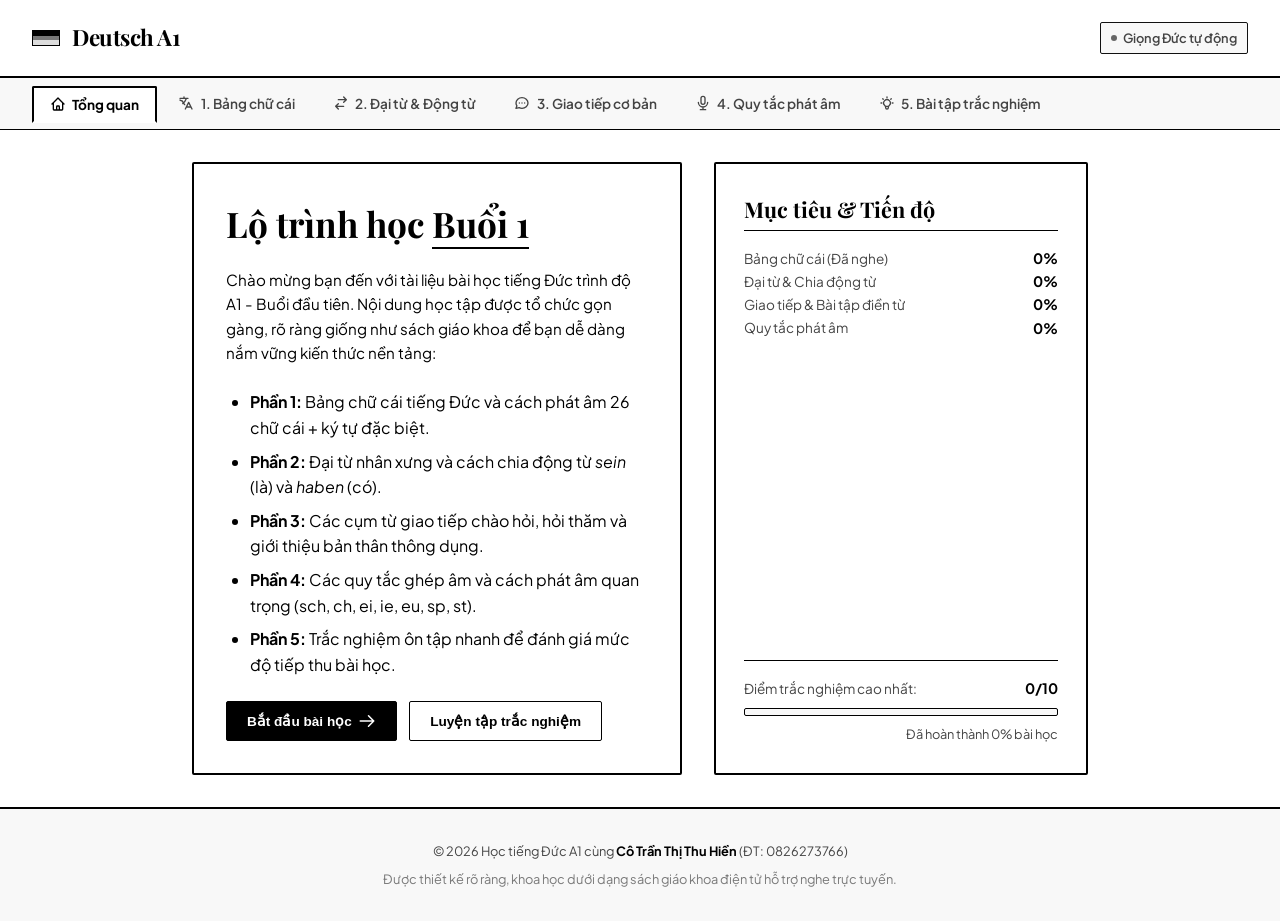
==== index.html @ 7245712c "bài 1 buổi 1" ====
<!DOCTYPE html>
<html lang="vi">
<head>
  <meta charset="UTF-8">
  <meta name="viewport" content="width=device-width, initial-scale=1.0">
  <title>Học Tiếng Đức A1 - Buổi 1 (Bảng Chữ Cái & Giao Tiếp Cơ Bản)</title>
  <meta name="description" content="Ứng dụng học tiếng Đức A1 tương tác dành cho Buổi 1. Học bảng chữ cái, cách chia động từ Sein/Haben, quy tắc phát âm và các mẫu câu giao tiếp cơ bản.">
  <link rel="stylesheet" href="style.css">
</head>
<body>

  <!-- HEADER -->
  <header>
    <div class="logo-container">
      <div class="flag-logo">
        <div class="flag-stripe stripe-black"></div>
        <div class="flag-stripe stripe-red"></div>
        <div class="flag-stripe stripe-gold"></div>
      </div>
      <span class="logo-text">Deutsch A1</span>
    </div>
    <div class="controls-container">
      <div class="tts-status" id="ttsStatus" title="Trạng thái giọng đọc phát âm chuẩn">
        <span class="tts-indicator"></span> Đang tải giọng đọc...
      </div>
    </div>
  </header>

  <!-- NAVIGATION TABS -->
  <nav class="nav-tabs">
    <button class="tab-btn active" data-tab="dashboard">
      <svg xmlns="http://www.w3.org/2000/svg" width="16" height="16" fill="none" viewBox="0 0 24 24" stroke="currentColor" stroke-width="2">
        <path stroke-linecap="round" stroke-linejoin="round" d="M3 12l2-2m0 0l7-7 7 7M5 10v10a1 1 0 001 1h3m10-11l2 2m-2-2v10a1 1 0 01-1 1h-3m-6 0a1 1 0 001-1v-4a1 1 0 011-1h2a1 1 0 011 1v4a1 1 0 001 1m-6 0h6" />
      </svg>
      Tổng quan
    </button>
    <button class="tab-btn" data-tab="alphabet">
      <svg xmlns="http://www.w3.org/2000/svg" width="16" height="16" fill="none" viewBox="0 0 24 24" stroke="currentColor" stroke-width="2">
        <path stroke-linecap="round" stroke-linejoin="round" d="M3 5h12M9 3v2m1.048 9.5A18.022 18.022 0 016.412 9m6.088 9h7M11 21l5-10 5 10M12.751 5c-1.083 3.125-3.075 5.865-5.599 7.74M6.412 9a18.078 18.078 0 01-3.41-1.417" />
      </svg>
      1. Bảng chữ cái
    </button>
    <button class="tab-btn" data-tab="conjugation">
      <svg xmlns="http://www.w3.org/2000/svg" width="16" height="16" fill="none" viewBox="0 0 24 24" stroke="currentColor" stroke-width="2">
        <path stroke-linecap="round" stroke-linejoin="round" d="M8 7h12m0 0l-4-4m4 4l-4 4m0 6H4m0 0l4 4m-4-4l4-4" />
      </svg>
      2. Đại từ & Động từ
    </button>
    <button class="tab-btn" data-tab="phrases">
      <svg xmlns="http://www.w3.org/2000/svg" width="16" height="16" fill="none" viewBox="0 0 24 24" stroke="currentColor" stroke-width="2">
        <path stroke-linecap="round" stroke-linejoin="round" d="M8 12h.01M12 12h.01M16 12h.01M21 12c0 4.418-4.03 8-9 8a9.863 9.863 0 01-4.255-.949L3 20l1.395-3.72C3.512 15.042 3 13.574 3 12c0-4.418 4.03-8 9-8s9 3.582 9 8z" />
      </svg>
      3. Giao tiếp cơ bản
    </button>
    <button class="tab-btn" data-tab="pronunciation">
      <svg xmlns="http://www.w3.org/2000/svg" width="16" height="16" fill="none" viewBox="0 0 24 24" stroke="currentColor" stroke-width="2">
        <path stroke-linecap="round" stroke-linejoin="round" d="M19 11a7 7 0 01-7 7m0 0a7 7 0 01-7-7m7 7v4m0 0H8m4 0h4m-4-8a3 3 0 01-3-3V5a3 3 0 116 0v6a3 3 0 01-3 3z" />
      </svg>
      4. Quy tắc phát âm
    </button>
    <button class="tab-btn" data-tab="quiz">
      <svg xmlns="http://www.w3.org/2000/svg" width="16" height="16" fill="none" viewBox="0 0 24 24" stroke="currentColor" stroke-width="2">
        <path stroke-linecap="round" stroke-linejoin="round" d="M9.663 17h4.673M12 3v1m6.364 1.636l-.707.707M21 12h-1M4 12H3m3.343-5.657l-.707-.707m2.828 9.9a5 5 0 117.072 0l-.548.547A3.374 3.374 0 0014 18.469V19a2 2 0 11-4 0v-.531c0-.895-.356-1.754-.988-2.386l-.548-.547z" />
      </svg>
      5. Bài tập trắc nghiệm
    </button>
  </nav>

  <!-- MAIN AREA -->
  <main>
    
    <!-- DASHBOARD TAB -->
    <div id="dashboardTab" class="tab-content active">
      <div class="dashboard-grid">
        <div class="welcome-card">
          <h1>Lộ trình học <span>Buổi 1</span></h1>
          <p>Chào mừng bạn đến với tài liệu bài học tiếng Đức trình độ A1 - Buổi đầu tiên. Nội dung học tập được tổ chức gọn gàng, rõ ràng giống như sách giáo khoa để bạn dễ dàng nắm vững kiến thức nền tảng:</p>
          
          <ul style="margin-left: 1.5rem; margin-bottom: 1.5rem; display: flex; flex-direction: column; gap: 0.5rem;">
            <li><strong>Phần 1:</strong> Bảng chữ cái tiếng Đức và cách phát âm 26 chữ cái + ký tự đặc biệt.</li>
            <li><strong>Phần 2:</strong> Đại từ nhân xưng và cách chia động từ <em>sein</em> (là) và <em>haben</em> (có).</li>
            <li><strong>Phần 3:</strong> Các cụm từ giao tiếp chào hỏi, hỏi thăm và giới thiệu bản thân thông dụng.</li>
            <li><strong>Phần 4:</strong> Các quy tắc ghép âm và cách phát âm quan trọng (sch, ch, ei, ie, eu, sp, st).</li>
            <li><strong>Phần 5:</strong> Trắc nghiệm ôn tập nhanh để đánh giá mức độ tiếp thu bài học.</li>
          </ul>

          <div class="welcome-buttons">
            <button class="btn-primary" id="startLearnBtn">
              Bắt đầu bài học
              <svg xmlns="http://www.w3.org/2000/svg" width="18" height="18" fill="none" viewBox="0 0 24 24" stroke="currentColor" stroke-width="2">
                <path stroke-linecap="round" stroke-linejoin="round" d="M14 5l7 7m0 0l-7 7m7-7H3" />
              </svg>
            </button>
            <button class="btn-secondary" id="startQuizBtn">Luyện tập trắc nghiệm</button>
          </div>
        </div>

        <div class="progress-card">
          <div>
            <h2>Mục tiêu & Tiến độ</h2>
            <div class="progress-stats">
              <div>
                <div class="stat-row">
                  <span class="stat-label">Bảng chữ cái (Đã nghe)</span>
                  <span class="stat-value" id="progressAlphabet">0%</span>
                </div>
                <div class="stat-row">
                  <span class="stat-label">Đại từ & Chia động từ</span>
                  <span class="stat-value" id="progressConjugation">0%</span>
                </div>
                <div class="stat-row">
                  <span class="stat-label">Giao tiếp & Bài tập điền từ</span>
                  <span class="stat-value" id="progressPhrases">0%</span>
                </div>
                <div class="stat-row">
                  <span class="stat-label">Quy tắc phát âm</span>
                  <span class="stat-value" id="progressPronunciation">0%</span>
                </div>
              </div>
            </div>
          </div>
          <div>
            <div class="stat-row" style="margin-top: 1rem; border-top: 1px solid #000000; padding-top: 1rem;">
              <span class="stat-label">Điểm trắc nghiệm cao nhất:</span>
              <span class="stat-value" id="progressHighscore">0/10</span>
            </div>
            <div class="progress-bar-outer">
              <div class="progress-bar-inner" id="mainProgressBar"></div>
            </div>
            <p id="welcomeProgressText" style="font-size: 0.8rem; color: var(--text-muted); margin-top: 0.5rem; text-align: right;">Bạn đã hoàn thành 0% lộ trình</p>
          </div>
        </div>
      </div>
    </div>

    <!-- TAB 1: ALPHABET -->
    <div id="alphabetTab" class="tab-content">
      <div class="section-title">
        <svg xmlns="http://www.w3.org/2000/svg" width="28" height="28" fill="none" viewBox="0 0 24 24" stroke="currentColor" stroke-width="2">
          <path stroke-linecap="round" stroke-linejoin="round" d="M12 6.253v13m0-13C10.832 5.477 9.246 5 7.5 5S4.168 5.477 3 6.253v13C4.168 18.477 5.754 18 7.5 18s3.332.477 4.5 1.253m0-13C13.168 5.477 14.754 5 16.5 5c1.747 0 3.332.477 4.5 1.253v13C19.832 18.477 18.247 18 16.5 18c-1.746 0-3.332.477-4.5 1.253" />
        </svg>
        Bảng chữ cái tiếng Đức (Das Alphabet)
      </div>
      <p class="section-subtitle">Gồm 26 chữ cái La-tinh tiêu chuẩn và các ký tự đặc biệt (ä, ö, ü, ß). Nhấp vào từng chữ cái để nghe phát âm mẫu.</p>
      
      <div class="alphabet-grid" id="alphabetGrid">
        <!-- Injected via JavaScript -->
      </div>
    </div>

    <!-- TAB 2: CONJUGATION -->
    <div id="conjugationTab" class="tab-content">
      <div class="section-title">
        <svg xmlns="http://www.w3.org/2000/svg" width="28" height="28" fill="none" viewBox="0 0 24 24" stroke="currentColor" stroke-width="2">
          <path stroke-linecap="round" stroke-linejoin="round" d="M19 11H5m14 0a2 2 0 012 2v6a2 2 0 01-2 2H5a2 2 0 01-2-2v-6a2 2 0 012-2m14 0V9a2 2 0 00-2-2M5 11V9a2 2 0 012-2m0 0V5a2 2 0 012-2h6a2 2 0 012 2v2M7 7h10" />
        </svg>
        Đại từ & Chia động từ (Pronomen & Konjugation)
      </div>
      <p class="section-subtitle">Đại từ nhân xưng và hai động từ bổ trợ quan trọng nhất trong tiếng Đức: <strong>sein</strong> (thì, là, ở) và <strong>haben</strong> (có).</p>
      
      <!-- PRONOUNS TABLE -->
      <div class="pronoun-section">
        <h3>Bảng đại từ nhân xưng (Personalpronomen)</h3>
        <table class="pronoun-table">
          <thead>
            <tr>
              <th>Ngôi (Person)</th>
              <th>Đại từ</th>
              <th>Ý nghĩa tiếng Việt</th>
            </tr>
          </thead>
          <tbody>
            <tr>
              <td>Ngôi 1 số ít</td>
              <td><strong>ich</strong></td>
              <td>tôi (bản thân người nói)</td>
            </tr>
            <tr>
              <td>Ngôi 2 số ít</td>
              <td><strong>du</strong></td>
              <td>bạn, mày (giao tiếp thân mật)</td>
            </tr>
            <tr>
              <td>Ngôi 3 số ít</td>
              <td><strong>er / sie / es</strong></td>
              <td>anh ấy / cô ấy / nó</td>
            </tr>
            <tr>
              <td>Ngôi 1 số nhiều</td>
              <td><strong>wir</strong></td>
              <td>chúng tôi / chúng ta</td>
            </tr>
            <tr>
              <td>Ngôi 2 số nhiều</td>
              <td><strong>ihr</strong></td>
              <td>các bạn (gọi nhiều người đối diện thân mật)</td>
            </tr>
            <tr>
              <td>Ngôi 3 số nhiều / Lịch sự</td>
              <td><strong>sie / Sie</strong></td>
              <td>họ (số nhiều) / Ngài (giao tiếp trang trọng, lịch sự - luôn viết hoa "Sie")</td>
            </tr>
          </tbody>
        </table>
      </div>

      <div class="conjugation-container" id="conjugationContainer">
        <!-- Injected via JavaScript -->
      </div>
    </div>

    <!-- TAB 3: PHRASES -->
    <div id="phrasesTab" class="tab-content">
      <div class="section-title">
        <svg xmlns="http://www.w3.org/2000/svg" width="28" height="28" fill="none" viewBox="0 0 24 24" stroke="currentColor" stroke-width="2">
          <path stroke-linecap="round" stroke-linejoin="round" d="M17 8h2a2 2 0 012 2v6a2 2 0 01-2 2h-2v4l-4-4H9a1.994 1.994 0 01-1.414-.586m0 0L11 14h4a2 2 0 002-2V6a2 2 0 00-2-2H5a2 2 0 00-2 2v6a2 2 0 002 2h2v4l.586-.586z" />
        </svg>
        Giao tiếp cơ bản (A1 Kommunikation)
      </div>
      <p class="section-subtitle">Các câu giao tiếp hàng ngày chia theo các mục rõ ràng. Bấm vào câu hoặc biểu tượng để nghe giọng đọc phát âm chuẩn.</p>
      
      <div class="phrases-tabs" id="phrasesTabs">
        <!-- Filter buttons dynamically loaded -->
      </div>
      
      <div class="phrases-grid" id="phrasesGrid">
        <!-- Injected via JavaScript -->
      </div>

      <!-- AUFGABE 1: FILL IN EXERCISE -->
      <div class="exercise-container">
        <h3 class="exercise-title">Aufgabe 1: Luyện tập giới thiệu bản thân</h3>
        <p class="exercise-desc">Nhập thông tin cá nhân thực tế của bạn dưới đây. Phần tóm tắt tự động điền sẽ hiển thị tương ứng để bạn bấm nghe cách phát âm bài giới thiệu của riêng mình.</p>
        
        <div class="exercise-inputs-grid">
          <div class="form-group">
            <label class="form-label" for="inputName">Tên của bạn (Name):</label>
            <input type="text" id="inputName" class="form-input" placeholder="Ví dụ: Hiền, Thu..." value="Hiền">
          </div>
          <div class="form-group">
            <label class="form-label" for="inputFrom">Đến từ đâu (Herkunftsland):</label>
            <input type="text" id="inputFrom" class="form-input" placeholder="Ví dụ: Vietnam, Deutschland..." value="Vietnam">
          </div>
          <div class="form-group">
            <label class="form-label" for="inputLive">Nơi sống hiện tại (Wohnort):</label>
            <input type="text" id="inputLive" class="form-input" placeholder="Ví dụ: Hanoi, Berlin..." value="Hanoi">
          </div>
          <div class="form-group">
            <label class="form-label" for="inputJob">Nghề nghiệp (Beruf):</label>
            <input type="text" id="inputJob" class="form-input" placeholder="Ví dụ: Student, Studentin, Schüler, Arbeiter..." value="Studentin">
          </div>
          <div class="form-group" style="grid-column: span 2;">
            <label class="form-label" for="inputLang">Ngôn ngữ đang học (Fremdsprache):</label>
            <input type="text" id="inputLang" class="form-input" placeholder="Ví dụ: Deutsch, Englisch..." value="Deutsch">
          </div>
        </div>

        <div class="exercise-preview-box">
          <div class="exercise-preview-header">Bản tóm tắt giới thiệu bản thân hoàn chỉnh:</div>
          <p class="exercise-preview-text" id="exercisePreviewText">
            - Ich heiße <span id="spanName">Hiền</span>.<br>
            - Ich komme aus <span id="spanFrom">Vietnam</span>.<br>
            - Ich wohne in <span id="spanLive">Hanoi</span>.<br>
            - Ich bin <span id="spanJob">Studentin</span>.<br>
            - Ich lerne <span id="spanLang">Deutsch</span>.
          </p>
          <button class="btn-primary exercise-speak-btn" id="exerciseSpeakBtn" style="margin-top: 1rem;">
            <svg xmlns="http://www.w3.org/2000/svg" width="16" height="16" fill="none" viewBox="0 0 24 24" stroke="currentColor" stroke-width="2">
              <path stroke-linecap="round" stroke-linejoin="round" d="M15.536 8.464a5 5 0 010 7.072M5.586 15H4a1 1 0 01-1-1v-4a1 1 0 011-1h1.586l4.707-4.707C10.923 3.663 12 4.109 12 5v14c0 .891-1.077 1.337-1.707.707L5.586 15z" />
            </svg>
            Phát âm đoạn giới thiệu bản thân này
          </button>
        </div>
      </div>
    </div>

    <!-- TAB 4: PRONUNCIATION -->
    <div id="pronunciationTab" class="tab-content">
      <div class="section-title">
        <svg xmlns="http://www.w3.org/2000/svg" width="28" height="28" fill="none" viewBox="0 0 24 24" stroke="currentColor" stroke-width="2">
          <path stroke-linecap="round" stroke-linejoin="round" d="M9 19V6l12-3v13M9 19c0 1.105-1.343 2-3 2s-3-.895-3-2 1.343-2 3-2 3 .895 3 2zm12-3c0 1.105-1.343 2-3 2s-3-.895-3-2 1.343-2 3-2 3 .895 3 2zM9 10l12-3" />
        </svg>
        Quy tắc phát âm quan trọng (Aussprache)
      </div>
      <p class="section-subtitle">Tổng hợp cách ghép các âm đôi và phụ âm đặc biệt thường gặp trong các từ vựng tiếng Đức A1. Bấm vào từ để nghe.</p>
      
      <div class="rules-container" id="rulesContainer">
        <!-- Injected via JavaScript -->
      </div>
    </div>

    <!-- TAB 5: QUIZ -->
    <div id="quizTab" class="tab-content">
      <div class="section-title">
        <svg xmlns="http://www.w3.org/2000/svg" width="28" height="28" fill="none" viewBox="0 0 24 24" stroke="currentColor" stroke-width="2">
          <path stroke-linecap="round" stroke-linejoin="round" d="M9 5H7a2 2 0 00-2 2v12a2 2 0 002 2h10a2 2 0 002-2V7a2 2 0 00-2-2h-2M9 5a2 2 0 002 2h2a2 2 0 002-2M9 5a2 2 0 012-2h2a2 2 0 012 2m-6 9l2 2 4-4" />
        </svg>
        Bài tập trắc nghiệm ôn tập (Übung)
      </div>
      <p class="section-subtitle">Đánh giá nhanh kiến thức đã học trong Buổi 1 (Bảng chữ cái, cách phát âm và động từ sein/haben).</p>
      
      <div class="quiz-container">
        
        <!-- Question screen -->
        <div id="quizQuestionView">
          <div class="quiz-header">
            <span class="quiz-title">Trắc nghiệm Buổi 1</span>
            <span class="quiz-progress-text" id="quizProgress">Câu 1/10</span>
          </div>
          
          <div class="quiz-question-box">
            <p class="quiz-question-text" id="quizQuestionText">Loading question...</p>
            <div class="quiz-options" id="quizOptions">
              <!-- Dynamically populated -->
            </div>
            
            <div class="quiz-feedback" id="quizFeedback"></div>
          </div>
          
          <div class="quiz-actions">
            <button class="btn-primary" id="quizNextBtn" style="display: none;">Câu tiếp theo</button>
          </div>
        </div>

        <!-- Result screen -->
        <div id="quizResultView" class="quiz-result" style="display: none;">
          <h3 style="font-size: 1.8rem;">Kết quả luyện tập</h3>
          <div class="result-score" id="quizFinalScore">0/10</div>
          <p class="result-feedback-text" id="quizFeedbackMsg">Tuyệt vời!</p>
          <button class="btn-primary" id="quizRestartBtn" style="margin: 0 auto;">Luyện tập lại</button>
        </div>

      </div>
    </div>

  </main>

  <!-- FOOTER -->
  <footer>
    <p>© 2026 Học tiếng Đức A1 cùng <strong>Cô Trần Thị Thu Hiền</strong> (ĐT: 0826273766)</p>
    <p style="margin-top: 0.5rem; font-size: 0.8rem; opacity: 0.7;">Được thiết kế rõ ràng, khoa học dưới dạng sách giáo khoa điện tử hỗ trợ nghe trực tuyến.</p>
  </footer>

  <script src="app.js"></script>
</body>
</html>
---- style.css ----
/* Minimalist Book-style CSS (Black & White) */
@import url('https://fonts.googleapis.com/css2?family=Plus+Jakarta+Sans:wght@300;400;500;600;700;800&family=Playfair+Display:ital,wght@0,600;0,700;1,400;1,700&display=swap');

:root {
  --font-main: 'Plus Jakarta Sans', sans-serif;
  --font-serif: 'Playfair Display', Georgia, serif;
  
  /* Book Colors - Pure Black & White style */
  --bg-page: #ffffff;
  --bg-box: #ffffff;
  --bg-highlight: #f8f8f8;
  --bg-hover: #f0f0f0;
  
  --border-thick: 2px solid #000000;
  --border-thin: 1px solid #111111;
  --border-light: 1px solid #dddddd;
  
  --text-main: #000000;
  --text-muted: #444444;
  --text-light: #666666;
  
  /* Accent colors only used for clean system states (correct/wrong) */
  --success-bg: #f3faf5;
  --success-border: 1.5px solid #137333;
  --success-text: #137333;
  
  --error-bg: #fdf5f5;
  --error-border: 1.5px solid #c5221f;
  --error-text: #c5221f;
  
  --radius-sm: 2px;
  --radius-md: 4px;
  --radius-lg: 6px;
  
  --transition: all 0.15s ease-in-out;
}

/* Base resets */
* {
  box-sizing: border-box;
  margin: 0;
  padding: 0;
}

body {
  font-family: var(--font-main);
  background-color: var(--bg-page);
  color: var(--text-main);
  min-height: 100vh;
  display: flex;
  flex-direction: column;
  line-height: 1.6;
}

/* Scrollbar */
::-webkit-scrollbar {
  width: 8px;
  height: 8px;
}
::-webkit-scrollbar-track {
  background: var(--bg-page);
}
::-webkit-scrollbar-thumb {
  background: #cccccc;
  border-radius: 4px;
}
::-webkit-scrollbar-thumb:hover {
  background: #333333;
}

/* Hide background decorative gradients */
.decor-gradient {
  display: none !important;
}

/* Header */
header {
  background: var(--bg-page);
  border-bottom: 2px solid #000000;
  padding: 1.25rem 2rem;
  display: flex;
  justify-content: space-between;
  align-items: center;
}

.logo-container {
  display: flex;
  align-items: center;
  gap: 0.75rem;
}

.flag-logo {
  display: flex;
  flex-direction: column;
  width: 28px;
  height: 16px;
  border: 1px solid #000000;
}
.flag-stripe {
  flex: 1;
}
.stripe-black { background-color: #000000; }
.stripe-red { background-color: #777777; }
.stripe-gold { background-color: #dddddd; }

.logo-text {
  font-family: var(--font-serif);
  font-weight: 700;
  font-size: 1.4rem;
  color: var(--text-main);
  letter-spacing: -0.5px;
}

.controls-container {
  display: flex;
  align-items: center;
  gap: 1rem;
}

.tts-status {
  font-size: 0.8rem;
  font-weight: 600;
  color: var(--text-muted);
  display: flex;
  align-items: center;
  gap: 0.4rem;
  background: var(--bg-highlight);
  padding: 0.3rem 0.6rem;
  border: var(--border-thin);
  border-radius: var(--radius-sm);
}
.tts-indicator {
  width: 6px;
  height: 6px;
  border-radius: 50%;
  background-color: #000000;
  display: inline-block;
}

/* Textbook Tabs Layout */
.nav-tabs {
  display: flex;
  overflow-x: auto;
  gap: 0.25rem;
  padding: 0.5rem 2rem;
  background: var(--bg-highlight);
  border-bottom: 1px solid #000000;
  scrollbar-width: none;
}
.nav-tabs::-webkit-scrollbar {
  display: none;
}

.tab-btn {
  background: transparent;
  border: 1px solid transparent;
  color: var(--text-muted);
  padding: 0.5rem 1rem;
  font-family: var(--font-main);
  font-weight: 600;
  font-size: 0.85rem;
  cursor: pointer;
  border-radius: var(--radius-sm) var(--radius-sm) 0 0;
  white-space: nowrap;
  transition: var(--transition);
  display: flex;
  align-items: center;
  gap: 0.4rem;
}
.tab-btn:hover {
  color: var(--text-main);
  background: var(--bg-hover);
}
.tab-btn.active {
  color: var(--text-main);
  background: var(--bg-page);
  border-top: 2px solid #000000;
  border-left: 2px solid #000000;
  border-right: 2px solid #000000;
  border-bottom: 2px solid var(--bg-page); /* Merge with the active page content block */
  font-weight: 700;
  margin-bottom: -2px; /* Pull down slightly to cover the nav border line */
  z-index: 2;
}

/* Main content */
main {
  flex: 1;
  max-width: 960px;
  width: 100%;
  margin: 0 auto;
  padding: 2rem;
}

.tab-content {
  display: none;
  animation: none; /* simple display transition */
}
.tab-content.active {
  display: block;
}

/* Book Sections styling */
.section-title {
  font-family: var(--font-serif);
  font-size: 1.8rem;
  font-weight: 700;
  margin-top: 0.5rem;
  margin-bottom: 0.5rem;
  border-bottom: 2px solid #000000;
  padding-bottom: 0.4rem;
  display: flex;
  align-items: center;
  gap: 0.5rem;
  color: var(--text-main);
}
.section-title svg {
  width: 20px;
  height: 20px;
}
.section-subtitle {
  color: var(--text-muted);
  margin-bottom: 1.75rem;
  font-size: 0.95rem;
  font-style: italic;
}

/* Dashboard / Summary Layout */
.dashboard-grid {
  display: grid;
  grid-template-columns: 1.7fr 1.3fr;
  gap: 2rem;
}
@media (max-width: 768px) {
  .dashboard-grid {
    grid-template-columns: 1fr;
    gap: 1.5rem;
  }
}

.welcome-card {
  background: var(--bg-page);
  border: 2px solid #000000;
  border-radius: var(--radius-sm);
  padding: 2rem;
}
.welcome-card h1 {
  font-family: var(--font-serif);
  font-size: 2.2rem;
  margin-bottom: 1rem;
}
.welcome-card h1 span {
  border-bottom: 2px double #000000;
}
.welcome-card p {
  font-size: 0.95rem;
  margin-bottom: 1.5rem;
  line-height: 1.6;
}

.welcome-buttons {
  display: flex;
  gap: 0.75rem;
  flex-wrap: wrap;
}

.btn-primary {
  background: #000000;
  color: #ffffff;
  border: 1.5px solid #000000;
  padding: 0.6rem 1.25rem;
  font-weight: 700;
  font-size: 0.85rem;
  cursor: pointer;
  border-radius: var(--radius-sm);
  display: flex;
  align-items: center;
  gap: 0.4rem;
  transition: var(--transition);
}
.btn-primary:hover {
  background: var(--bg-hover);
  color: #000000;
}

.btn-secondary {
  background: transparent;
  color: #000000;
  border: 1.5px solid #000000;
  padding: 0.6rem 1.25rem;
  font-weight: 700;
  font-size: 0.85rem;
  cursor: pointer;
  border-radius: var(--radius-sm);
  transition: var(--transition);
}
.btn-secondary:hover {
  background: var(--bg-hover);
}

.progress-card {
  background: var(--bg-page);
  border: 2px solid #000000;
  border-radius: var(--radius-sm);
  padding: 1.75rem;
  display: flex;
  flex-direction: column;
  justify-content: space-between;
}
.progress-card h2 {
  font-family: var(--font-serif);
  font-size: 1.35rem;
  margin-bottom: 1rem;
  border-bottom: 1px solid #000000;
  padding-bottom: 0.25rem;
}
.progress-stats {
  display: flex;
  flex-direction: column;
  gap: 0.75rem;
}
.stat-row {
  display: flex;
  justify-content: space-between;
  align-items: center;
}
.stat-label {
  color: var(--text-muted);
  font-size: 0.85rem;
}
.stat-value {
  font-weight: 700;
  font-size: 0.9rem;
}
.progress-bar-outer {
  background: var(--bg-highlight);
  height: 8px;
  border: 1.5px solid #000000;
  border-radius: var(--radius-sm);
  overflow: hidden;
  margin-top: 0.5rem;
}
.progress-bar-inner {
  height: 100%;
  background-color: #000000;
  width: 0%;
  transition: width 0.5s ease;
}

/* SECTION 1: ALPHABET */
.alphabet-grid {
  display: grid;
  grid-template-columns: repeat(auto-fill, minmax(100px, 1fr));
  gap: 0.5rem;
  margin-bottom: 1.5rem;
}

.letter-card {
  background: var(--bg-page);
  border: 1.5px solid #000000;
  border-radius: var(--radius-sm);
  padding: 1rem 0.25rem;
  display: flex;
  flex-direction: column;
  align-items: center;
  cursor: pointer;
  position: relative;
  transition: var(--transition);
}
.letter-card:hover {
  background: var(--bg-hover);
  transform: translateY(-1px);
}
.letter-card .chars {
  font-family: var(--font-serif);
  font-size: 1.75rem;
  font-weight: 700;
  color: var(--text-main);
  margin-bottom: 0.25rem;
}
.letter-card .ipa {
  font-size: 0.8rem;
  color: var(--text-muted);
  font-family: monospace;
}
.letter-card .play-icon {
  position: absolute;
  right: 4px;
  top: 4px;
  color: var(--text-light);
}
.letter-card svg {
  width: 10px;
  height: 10px;
}

/* Pronouns Table (Grammar style) */
.pronoun-section {
  margin-bottom: 2rem;
  background: var(--bg-highlight);
  border: 1.5px solid #000000;
  padding: 1.5rem;
  border-radius: var(--radius-sm);
}
.pronoun-section h3 {
  font-family: var(--font-serif);
  font-size: 1.25rem;
  margin-bottom: 0.75rem;
  border-bottom: 1.5px solid #000000;
  padding-bottom: 0.25rem;
}
.pronoun-table {
  width: 100%;
  border-collapse: collapse;
  margin-top: 0.5rem;
}
.pronoun-table th, .pronoun-table td {
  border: 1px solid #bbbbbb;
  padding: 0.5rem 0.75rem;
  text-align: left;
  font-size: 0.9rem;
}
.pronoun-table th {
  background: var(--bg-hover);
  font-weight: 700;
}
.pronoun-table td strong {
  font-family: var(--font-serif);
  font-size: 1.05rem;
}

/* SECTION 2: VERB CONJUGATION */
.conjugation-container {
  display: grid;
  grid-template-columns: 1fr 1fr;
  gap: 2rem;
}
@media (max-width: 768px) {
  .conjugation-container {
    grid-template-columns: 1fr;
    gap: 1.5rem;
  }
}

.verb-card {
  background: var(--bg-page);
  border: 1.5px solid #000000;
  border-radius: var(--radius-sm);
  padding: 1.5rem;
}

.verb-header {
  display: flex;
  justify-content: space-between;
  align-items: baseline;
  border-bottom: 2px solid #000000;
  padding-bottom: 0.5rem;
  margin-bottom: 1rem;
}
.verb-title {
  font-family: var(--font-serif);
  font-size: 1.4rem;
  font-weight: 700;
}
.verb-meaning {
  font-size: 0.85rem;
  color: var(--text-muted);
  font-style: italic;
}

.conjugation-list {
  display: flex;
  flex-direction: column;
}

.conjugation-row {
  display: grid;
  grid-template-columns: 1fr 1.5fr 0.2fr;
  align-items: center;
  padding: 0.6rem 0.75rem;
  border-bottom: 1px solid var(--border-light);
  cursor: pointer;
  transition: var(--transition);
}
.conjugation-row:last-child {
  border-bottom: none;
}
.conjugation-row:hover {
  background: var(--bg-hover);
}

.pronoun {
  font-size: 0.9rem;
  color: var(--text-muted);
}
.verb-form {
  font-weight: 700;
  font-size: 1rem;
  font-family: monospace;
}
.conjugation-row .row-play {
  justify-self: end;
  color: var(--text-light);
}
.conjugation-row svg {
  width: 12px;
  height: 12px;
}

/* SECTION 3: PHRASES & INTERACTIVE EXERCISE */
.phrases-tabs {
  display: flex;
  gap: 0.25rem;
  margin-bottom: 1.25rem;
  flex-wrap: wrap;
  border-bottom: 1px solid #000000;
  padding-bottom: 0.4rem;
}
.phrase-tab-btn {
  background: transparent;
  border: 1px solid #bbbbbb;
  color: var(--text-muted);
  padding: 0.35rem 0.75rem;
  border-radius: var(--radius-sm);
  cursor: pointer;
  font-size: 0.8rem;
  font-weight: 600;
  transition: var(--transition);
}
.phrase-tab-btn:hover {
  background: var(--bg-hover);
  color: var(--text-main);
}
.phrase-tab-btn.active {
  background: #000000;
  color: #ffffff;
  border-color: #000000;
}

.phrases-grid {
  display: grid;
  grid-template-columns: 1fr 1fr;
  gap: 0.75rem;
  margin-bottom: 2.5rem;
}
@media (max-width: 768px) {
  .phrases-grid {
    grid-template-columns: 1fr;
  }
}

.phrase-card {
  background: var(--bg-page);
  border: 1px solid #000000;
  border-radius: var(--radius-sm);
  padding: 1rem;
  display: flex;
  justify-content: space-between;
  align-items: center;
  cursor: pointer;
  transition: var(--transition);
}
.phrase-card:hover {
  background: var(--bg-hover);
}
.phrase-info {
  display: flex;
  flex-direction: column;
}
.phrase-german {
  font-size: 1.05rem;
  font-weight: 700;
}
.phrase-vietnamese {
  font-size: 0.85rem;
  color: var(--text-muted);
}
.phrase-speak-btn {
  background: transparent;
  border: 1px solid #bbbbbb;
  color: var(--text-light);
  padding: 0.35rem;
  border-radius: var(--radius-sm);
  display: flex;
  align-items: center;
  justify-content: center;
  cursor: pointer;
}
.phrase-card:hover .phrase-speak-btn {
  border-color: #000000;
  color: #000000;
}
.phrase-speak-btn svg {
  width: 12px;
  height: 12px;
}

/* Aufgabe 1 Form (Textbook Fill-in Exercise) */
.exercise-container {
  background: var(--bg-page);
  border: 2px dashed #000000;
  padding: 2rem;
  border-radius: var(--radius-sm);
  margin-top: 2rem;
}
.exercise-title {
  font-family: var(--font-serif);
  font-size: 1.4rem;
  font-weight: 700;
  margin-bottom: 0.5rem;
  border-bottom: 1.5px solid #000000;
  padding-bottom: 0.25rem;
}
.exercise-desc {
  font-size: 0.85rem;
  color: var(--text-muted);
  margin-bottom: 1.25rem;
  font-style: italic;
}
.exercise-inputs-grid {
  display: grid;
  grid-template-columns: 1fr 1fr;
  gap: 1rem;
  margin-bottom: 1.5rem;
}
@media (max-width: 600px) {
  .exercise-inputs-grid {
    grid-template-columns: 1fr;
  }
}
.form-group {
  display: flex;
  flex-direction: column;
  gap: 0.35rem;
}
.form-label {
  font-size: 0.85rem;
  font-weight: 700;
}
.form-input {
  border: 1.5px solid #000000;
  padding: 0.5rem;
  font-size: 0.9rem;
  border-radius: var(--radius-sm);
  font-family: var(--font-main);
  background: var(--bg-page);
  color: var(--text-main);
}
.form-input:focus {
  background: var(--bg-highlight);
  outline: none;
}

.exercise-preview-box {
  background: var(--bg-highlight);
  border: 1px solid #000000;
  padding: 1.5rem;
  border-radius: var(--radius-sm);
  position: relative;
}
.exercise-preview-header {
  font-size: 0.8rem;
  font-weight: 700;
  text-transform: uppercase;
  letter-spacing: 0.5px;
  color: var(--text-light);
  margin-bottom: 0.5rem;
}
.exercise-preview-text {
  font-family: var(--font-serif);
  font-size: 1.2rem;
  line-height: 1.8;
  white-space: pre-line;
}
.exercise-preview-text span {
  border-bottom: 1.5px solid #000000;
  padding: 0 4px;
  font-weight: 700;
  display: inline-block;
  min-width: 80px;
  text-align: center;
}
.exercise-speak-btn {
  margin-top: 1rem;
}

/* SECTION 4: PRONUNCIATION */
.rules-container {
  display: grid;
  grid-template-columns: 1fr 1fr;
  gap: 2rem;
}
@media (max-width: 768px) {
  .rules-container {
    grid-template-columns: 1fr;
    gap: 1.5rem;
  }
}

.rule-card {
  background: var(--bg-page);
  border: 1.5px solid #000000;
  border-radius: var(--radius-sm);
  padding: 1.5rem;
}
.rule-header {
  display: flex;
  justify-content: space-between;
  align-items: center;
  border-bottom: 2px solid #000000;
  padding-bottom: 0.4rem;
  margin-bottom: 0.75rem;
}
.rule-combo {
  font-family: var(--font-serif);
  font-size: 1.5rem;
  font-weight: 700;
}
.rule-sound {
  font-size: 0.85rem;
  background: var(--bg-highlight);
  border: 1px solid #111111;
  padding: 0.15rem 0.4rem;
  border-radius: var(--radius-sm);
  font-weight: 700;
}
.rule-description {
  font-size: 0.9rem;
  color: var(--text-muted);
  margin-bottom: 1rem;
}
.rule-examples {
  display: flex;
  flex-direction: column;
  gap: 0.4rem;
  border-top: 1px solid var(--border-light);
  padding-top: 0.75rem;
}
.rule-example-item {
  display: flex;
  justify-content: space-between;
  align-items: center;
  padding: 0.35rem 0.6rem;
  border: 1px solid #cccccc;
  border-radius: var(--radius-sm);
  cursor: pointer;
  transition: var(--transition);
}
.rule-example-item:hover {
  background: var(--bg-hover);
  border-color: #000000;
}
.example-word {
  font-weight: 700;
  font-size: 0.9rem;
}
.example-meaning {
  font-size: 0.8rem;
  color: var(--text-light);
}
.example-speak {
  color: var(--text-light);
}
.rule-example-item svg {
  width: 10px;
  height: 10px;
}

/* SECTION 5: QUIZ */
.quiz-container {
  max-width: 600px;
  margin: 0 auto;
  background: var(--bg-page);
  border: 2px solid #000000;
  border-radius: var(--radius-sm);
  padding: 2rem;
}

.quiz-header {
  display: flex;
  justify-content: space-between;
  align-items: center;
  margin-bottom: 1.5rem;
  border-bottom: 2px solid #000000;
  padding-bottom: 0.5rem;
}
.quiz-title {
  font-family: var(--font-serif);
  font-size: 1.3rem;
  font-weight: 700;
}
.quiz-progress-text {
  font-size: 0.85rem;
  font-family: monospace;
}

.quiz-question-box {
  margin-bottom: 1.5rem;
}
.quiz-question-text {
  font-size: 1.15rem;
  font-weight: 600;
  margin-bottom: 1.25rem;
}

.quiz-options {
  display: flex;
  flex-direction: column;
  gap: 0.5rem;
}

.option-btn {
  background: var(--bg-page);
  border: 1.5px solid #000000;
  color: var(--text-main);
  padding: 0.75rem 1rem;
  border-radius: var(--radius-sm);
  cursor: pointer;
  font-family: var(--font-main);
  font-size: 0.95rem;
  text-align: left;
  display: flex;
  justify-content: space-between;
  align-items: center;
  transition: var(--transition);
}
.option-btn:hover:not(:disabled) {
  background: var(--bg-hover);
}

/* Simple high-contrast quiz colors */
.option-btn.correct {
  background: var(--success-bg) !important;
  border-color: var(--success-text) !important;
  color: var(--success-text) !important;
  font-weight: 700;
}
.option-btn.wrong {
  background: var(--error-bg) !important;
  border-color: var(--error-text) !important;
  color: var(--error-text) !important;
}

.quiz-feedback {
  margin-top: 1rem;
  padding: 0.8rem;
  border-radius: var(--radius-sm);
  font-weight: 600;
  font-size: 0.85rem;
  display: none;
}
.quiz-feedback.correct {
  display: block;
  background: var(--success-bg);
  border: var(--success-border);
  color: var(--success-text);
}
.quiz-feedback.wrong {
  display: block;
  background: var(--error-bg);
  border: var(--error-border);
  color: var(--error-text);
}

.quiz-actions {
  display: flex;
  justify-content: flex-end;
  margin-top: 1.25rem;
}

.quiz-result {
  text-align: center;
}
.result-score {
  font-family: var(--font-serif);
  font-size: 3.5rem;
  font-weight: 700;
  margin: 0.75rem 0;
}
.result-feedback-text {
  font-size: 1rem;
  margin-bottom: 1.5rem;
  color: var(--text-muted);
}

/* Footer styling */
footer {
  border-top: 2px solid #000000;
  background: var(--bg-highlight);
  padding: 2rem;
  text-align: center;
  font-size: 0.8rem;
  color: var(--text-muted);
}
footer strong {
  color: #000000;
}

/* Mobile optimizations */
@media (max-width: 600px) {
  header {
    padding: 1rem;
    flex-direction: column;
    gap: 0.75rem;
    align-items: flex-start;
  }
  .nav-tabs {
    padding: 0.5rem 1rem;
  }
  main {
    padding: 1rem;
  }
  .welcome-card {
    padding: 1.25rem;
  }
  .welcome-card h1 {
    font-size: 1.8rem;
  }
  .quiz-container {
    padding: 1.25rem 1rem;
  }
}
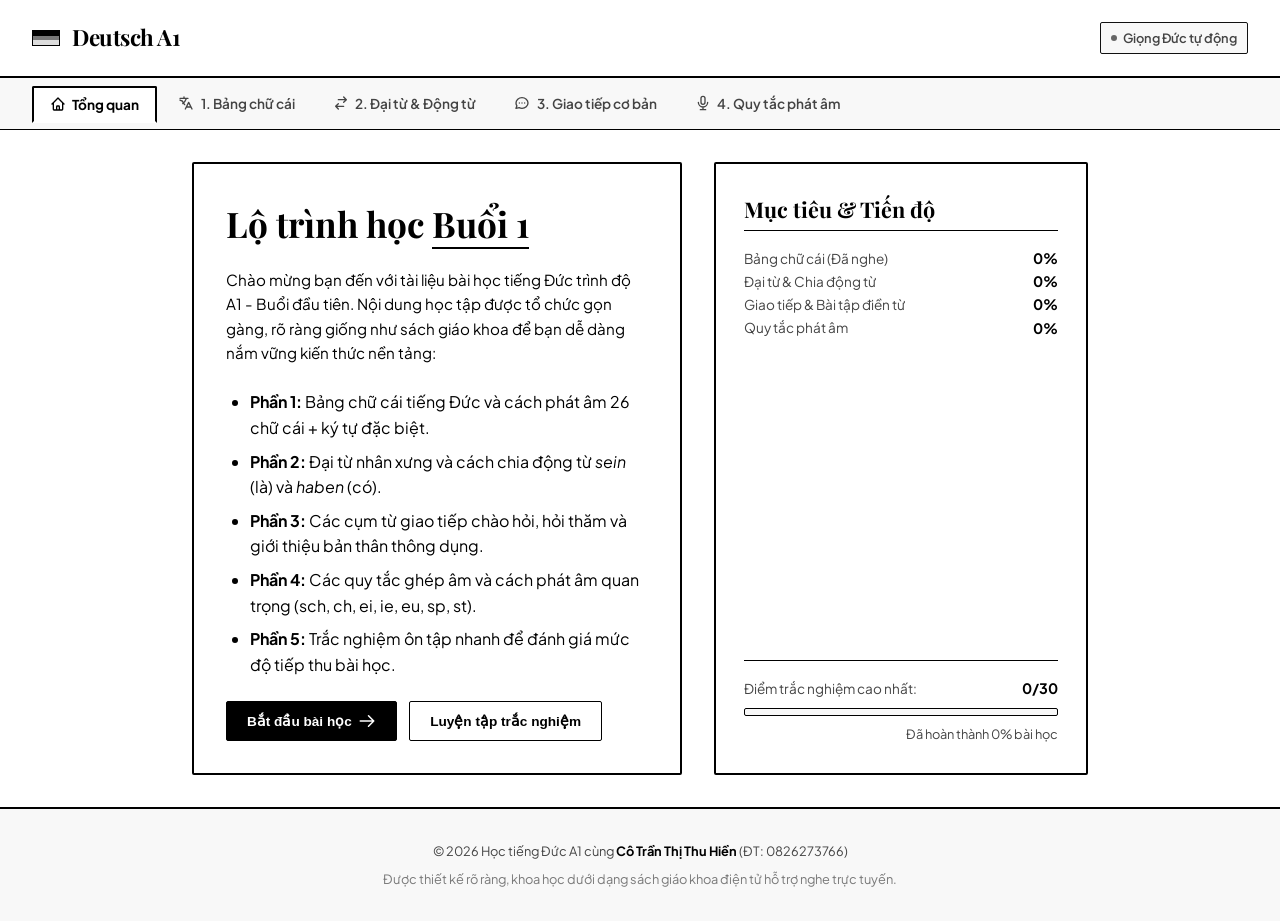
==== commit 674e3788: "test" ====
--- a/index.html
+++ b/index.html
@@ -9,7 +9,7 @@
 </head>
 <body>
 
-  <!-- HEADER -->
+  <!-- HEADERccc -->
   <header>
     <div class="logo-container">
       <div class="flag-logo">
@@ -58,12 +58,12 @@
       </svg>
       4. Quy tắc phát âm
     </button>
-    <button class="tab-btn" data-tab="quiz">
+    <!-- <a href="quiz.html" class="tab-btn">
       <svg xmlns="http://www.w3.org/2000/svg" width="16" height="16" fill="none" viewBox="0 0 24 24" stroke="currentColor" stroke-width="2">
         <path stroke-linecap="round" stroke-linejoin="round" d="M9.663 17h4.673M12 3v1m6.364 1.636l-.707.707M21 12h-1M4 12H3m3.343-5.657l-.707-.707m2.828 9.9a5 5 0 117.072 0l-.548.547A3.374 3.374 0 0014 18.469V19a2 2 0 11-4 0v-.531c0-.895-.356-1.754-.988-2.386l-.548-.547z" />
       </svg>
       5. Bài tập trắc nghiệm
-    </button>
+    </a> -->
   </nav>
 
   <!-- MAIN AREA -->
@@ -289,49 +289,7 @@
       </div>
     </div>
 
-    <!-- TAB 5: QUIZ -->
-    <div id="quizTab" class="tab-content">
-      <div class="section-title">
-        <svg xmlns="http://www.w3.org/2000/svg" width="28" height="28" fill="none" viewBox="0 0 24 24" stroke="currentColor" stroke-width="2">
-          <path stroke-linecap="round" stroke-linejoin="round" d="M9 5H7a2 2 0 00-2 2v12a2 2 0 002 2h10a2 2 0 002-2V7a2 2 0 00-2-2h-2M9 5a2 2 0 002 2h2a2 2 0 002-2M9 5a2 2 0 012-2h2a2 2 0 012 2m-6 9l2 2 4-4" />
-        </svg>
-        Bài tập trắc nghiệm ôn tập (Übung)
-      </div>
-      <p class="section-subtitle">Đánh giá nhanh kiến thức đã học trong Buổi 1 (Bảng chữ cái, cách phát âm và động từ sein/haben).</p>
-      
-      <div class="quiz-container">
-        
-        <!-- Question screen -->
-        <div id="quizQuestionView">
-          <div class="quiz-header">
-            <span class="quiz-title">Trắc nghiệm Buổi 1</span>
-            <span class="quiz-progress-text" id="quizProgress">Câu 1/10</span>
-          </div>
-          
-          <div class="quiz-question-box">
-            <p class="quiz-question-text" id="quizQuestionText">Loading question...</p>
-            <div class="quiz-options" id="quizOptions">
-              <!-- Dynamically populated -->
-            </div>
-            
-            <div class="quiz-feedback" id="quizFeedback"></div>
-          </div>
-          
-          <div class="quiz-actions">
-            <button class="btn-primary" id="quizNextBtn" style="display: none;">Câu tiếp theo</button>
-          </div>
-        </div>
-
-        <!-- Result screen -->
-        <div id="quizResultView" class="quiz-result" style="display: none;">
-          <h3 style="font-size: 1.8rem;">Kết quả luyện tập</h3>
-          <div class="result-score" id="quizFinalScore">0/10</div>
-          <p class="result-feedback-text" id="quizFeedbackMsg">Tuyệt vời!</p>
-          <button class="btn-primary" id="quizRestartBtn" style="margin: 0 auto;">Luyện tập lại</button>
-        </div>
-
-      </div>
-    </div>
+    <!-- TAB 5: QUIZ (Moved to quiz.html) -->
 
   </main>
 
--- a/style.css
+++ b/style.css
@@ -166,6 +166,7 @@
   display: flex;
   align-items: center;
   gap: 0.4rem;
+  text-decoration: none;
 }
 .tab-btn:hover {
   color: var(--text-main);
@@ -277,6 +278,7 @@
   align-items: center;
   gap: 0.4rem;
   transition: var(--transition);
+  text-decoration: none;
 }
 .btn-primary:hover {
   background: var(--bg-hover);
@@ -293,6 +295,7 @@
   cursor: pointer;
   border-radius: var(--radius-sm);
   transition: var(--transition);
+  text-decoration: none;
 }
 .btn-secondary:hover {
   background: var(--bg-hover);
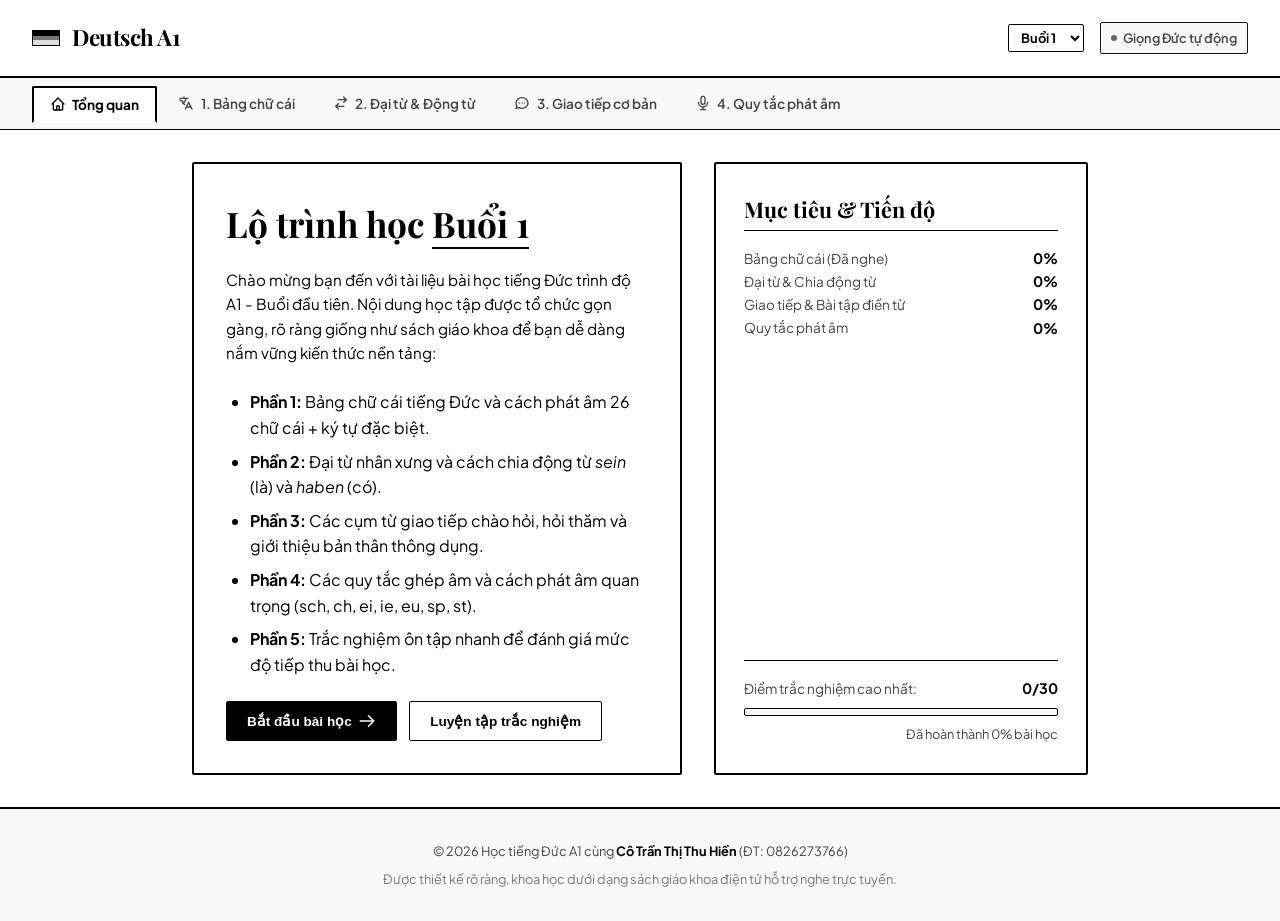
==== commit 59fe1a0d: "hoàn thành buổi 2" ====
--- a/index.html
+++ b/index.html
@@ -20,6 +20,11 @@
       <span class="logo-text">Deutsch A1</span>
     </div>
     <div class="controls-container">
+      <!-- Lesson selector dropdown -->
+      <select class="form-input" style="padding: 0.25rem 0.5rem; font-size: 0.8rem; font-weight: 700; border: 1.5px solid #000; border-radius: var(--radius-sm); cursor: pointer;" onchange="window.location.href=this.value">
+        <option value="index.html" selected>Buổi 1</option>
+        <option value="buoi2.html">Buổi 2</option>
+      </select>
       <div class="tts-status" id="ttsStatus" title="Trạng thái giọng đọc phát âm chuẩn">
         <span class="tts-indicator"></span> Đang tải giọng đọc...
       </div>
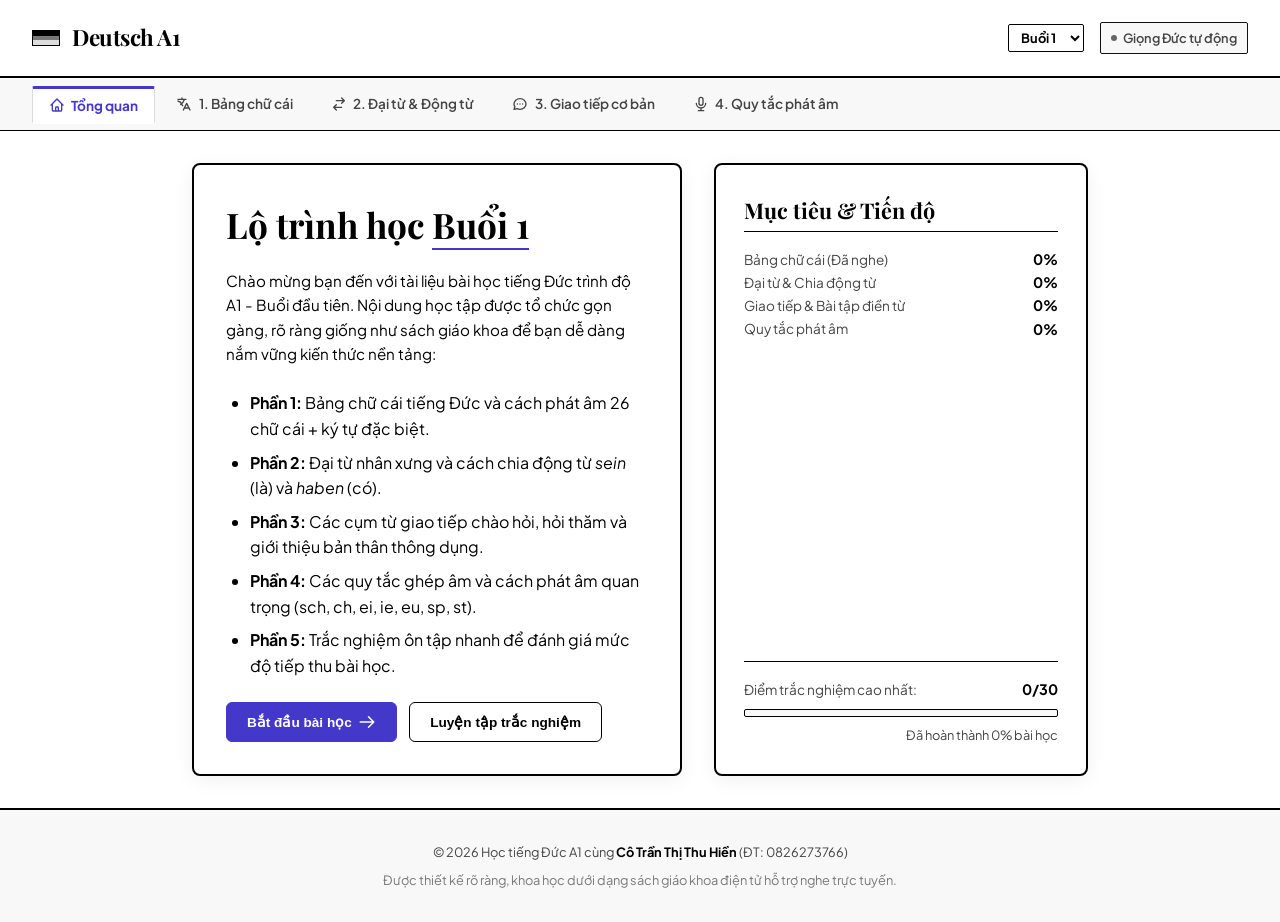
==== commit 019ec592: "buổi 3" ====
--- a/index.html
+++ b/index.html
@@ -24,6 +24,7 @@
       <select class="form-input" style="padding: 0.25rem 0.5rem; font-size: 0.8rem; font-weight: 700; border: 1.5px solid #000; border-radius: var(--radius-sm); cursor: pointer;" onchange="window.location.href=this.value">
         <option value="index.html" selected>Buổi 1</option>
         <option value="buoi2.html">Buổi 2</option>
+        <option value="buoi3.html">Buổi 3</option>
       </select>
       <div class="tts-status" id="ttsStatus" title="Trạng thái giọng đọc phát âm chuẩn">
         <span class="tts-indicator"></span> Đang tải giọng đọc...
--- a/style.css
+++ b/style.css
@@ -173,11 +173,11 @@
   background: var(--bg-hover);
 }
 .tab-btn.active {
-  color: var(--text-main);
-  background: var(--bg-page);
-  border-top: 2px solid #000000;
-  border-left: 2px solid #000000;
-  border-right: 2px solid #000000;
+  color: #4338ca;
+  background: var(--bg-page);
+  border-top: 3px solid #4338ca;
+  border-left: 1px solid #ddd;
+  border-right: 1px solid #ddd;
   border-bottom: 2px solid var(--bg-page); /* Merge with the active page content block */
   font-weight: 700;
   margin-bottom: -2px; /* Pull down slightly to cover the nav border line */
@@ -242,8 +242,9 @@
 .welcome-card {
   background: var(--bg-page);
   border: 2px solid #000000;
-  border-radius: var(--radius-sm);
+  border-radius: 8px;
   padding: 2rem;
+  box-shadow: 0 4px 20px rgba(0,0,0,0.06);
 }
 .welcome-card h1 {
   font-family: var(--font-serif);
@@ -251,7 +252,7 @@
   margin-bottom: 1rem;
 }
 .welcome-card h1 span {
-  border-bottom: 2px double #000000;
+  border-bottom: 2px double #4338ca;
 }
 .welcome-card p {
   font-size: 0.95rem;
@@ -266,23 +267,29 @@
 }
 
 .btn-primary {
-  background: #000000;
+  background: #4338ca;
   color: #ffffff;
-  border: 1.5px solid #000000;
+  border: 1.5px solid #4338ca;
   padding: 0.6rem 1.25rem;
   font-weight: 700;
   font-size: 0.85rem;
   cursor: pointer;
-  border-radius: var(--radius-sm);
+  border-radius: 6px;
   display: flex;
   align-items: center;
   gap: 0.4rem;
-  transition: var(--transition);
+  transition: all 0.2s ease;
   text-decoration: none;
 }
 .btn-primary:hover {
-  background: var(--bg-hover);
-  color: #000000;
+  background: #3730a3;
+  color: #ffffff;
+  transform: translateY(-1px);
+  box-shadow: 0 4px 12px rgba(67,56,202,0.3);
+}
+.btn-primary:active {
+  transform: translateY(0);
+  box-shadow: none;
 }
 
 .btn-secondary {
@@ -293,8 +300,8 @@
   font-weight: 700;
   font-size: 0.85rem;
   cursor: pointer;
-  border-radius: var(--radius-sm);
-  transition: var(--transition);
+  border-radius: 6px;
+  transition: all 0.2s ease;
   text-decoration: none;
 }
 .btn-secondary:hover {
@@ -304,11 +311,12 @@
 .progress-card {
   background: var(--bg-page);
   border: 2px solid #000000;
-  border-radius: var(--radius-sm);
+  border-radius: 8px;
   padding: 1.75rem;
   display: flex;
   flex-direction: column;
   justify-content: space-between;
+  box-shadow: 0 4px 20px rgba(0,0,0,0.06);
 }
 .progress-card h2 {
   font-family: var(--font-serif);
@@ -345,34 +353,40 @@
 }
 .progress-bar-inner {
   height: 100%;
-  background-color: #000000;
+  background: linear-gradient(90deg, #4338ca, #6366f1);
   width: 0%;
-  transition: width 0.5s ease;
+  transition: width 0.8s cubic-bezier(0.4, 0, 0.2, 1);
+  border-radius: inherit;
 }
 
 /* SECTION 1: ALPHABET */
 .alphabet-grid {
   display: grid;
-  grid-template-columns: repeat(auto-fill, minmax(100px, 1fr));
-  gap: 0.5rem;
+  grid-template-columns: repeat(auto-fill, minmax(135px, 1fr));
+  gap: 0.6rem;
   margin-bottom: 1.5rem;
 }
 
 .letter-card {
   background: var(--bg-page);
   border: 1.5px solid #000000;
-  border-radius: var(--radius-sm);
+  border-radius: 6px;
   padding: 1rem 0.25rem;
   display: flex;
   flex-direction: column;
   align-items: center;
   cursor: pointer;
   position: relative;
-  transition: var(--transition);
+  transition: all 0.2s ease;
 }
 .letter-card:hover {
   background: var(--bg-hover);
-  transform: translateY(-1px);
+  transform: translateY(-2px);
+  box-shadow: 0 4px 12px rgba(0,0,0,0.08);
+}
+.letter-card:active {
+  transform: translateY(0);
+  box-shadow: none;
 }
 .letter-card .chars {
   font-family: var(--font-serif);
@@ -388,9 +402,14 @@
 }
 .letter-card .play-icon {
   position: absolute;
-  right: 4px;
-  top: 4px;
+  right: 5px;
+  top: 5px;
   color: var(--text-light);
+  opacity: 0.5;
+  transition: opacity 0.2s ease;
+}
+.letter-card:hover .play-icon {
+  opacity: 1;
 }
 .letter-card svg {
   width: 10px;
@@ -566,6 +585,11 @@
 .phrase-card:hover {
   background: var(--bg-hover);
 }
+.phrase-card.visited {
+  border-color: #000000;
+  border-width: 1.5px;
+  background: var(--bg-highlight);
+}
 .phrase-info {
   display: flex;
   flex-direction: column;
@@ -676,12 +700,10 @@
   white-space: pre-line;
 }
 .exercise-preview-text span {
-  border-bottom: 1.5px solid #000000;
-  padding: 0 4px;
-  font-weight: 700;
-  display: inline-block;
-  min-width: 80px;
-  text-align: center;
+  border-bottom: 1.5px solid #4338ca;
+  padding: 0 2px;
+  font-weight: 700;
+  display: inline;
 }
 .exercise-speak-btn {
   margin-top: 1rem;
@@ -690,8 +712,8 @@
 /* SECTION 4: PRONUNCIATION */
 .rules-container {
   display: grid;
-  grid-template-columns: 1fr 1fr;
-  gap: 2rem;
+  grid-template-columns: repeat(auto-fit, minmax(260px, 1fr));
+  gap: 1.5rem;
 }
 @media (max-width: 768px) {
   .rules-container {
@@ -825,10 +847,16 @@
   display: flex;
   justify-content: space-between;
   align-items: center;
-  transition: var(--transition);
+  transition: transform 0.1s ease, box-shadow 0.1s ease, background-color 0.15s ease;
 }
 .option-btn:hover:not(:disabled) {
   background: var(--bg-hover);
+  transform: translate(-2px, -2px);
+  box-shadow: 2px 2px 0px #000000;
+}
+.option-btn:active:not(:disabled) {
+  transform: translate(0, 0);
+  box-shadow: none;
 }
 
 /* Simple high-contrast quiz colors */
@@ -846,10 +874,11 @@
 
 .quiz-feedback {
   margin-top: 1rem;
-  padding: 0.8rem;
-  border-radius: var(--radius-sm);
-  font-weight: 600;
-  font-size: 0.85rem;
+  padding: 1rem 1.25rem;
+  border-radius: var(--radius-md);
+  font-weight: 500;
+  font-size: 0.9rem;
+  line-height: 1.5;
   display: none;
 }
 .quiz-feedback.correct {
